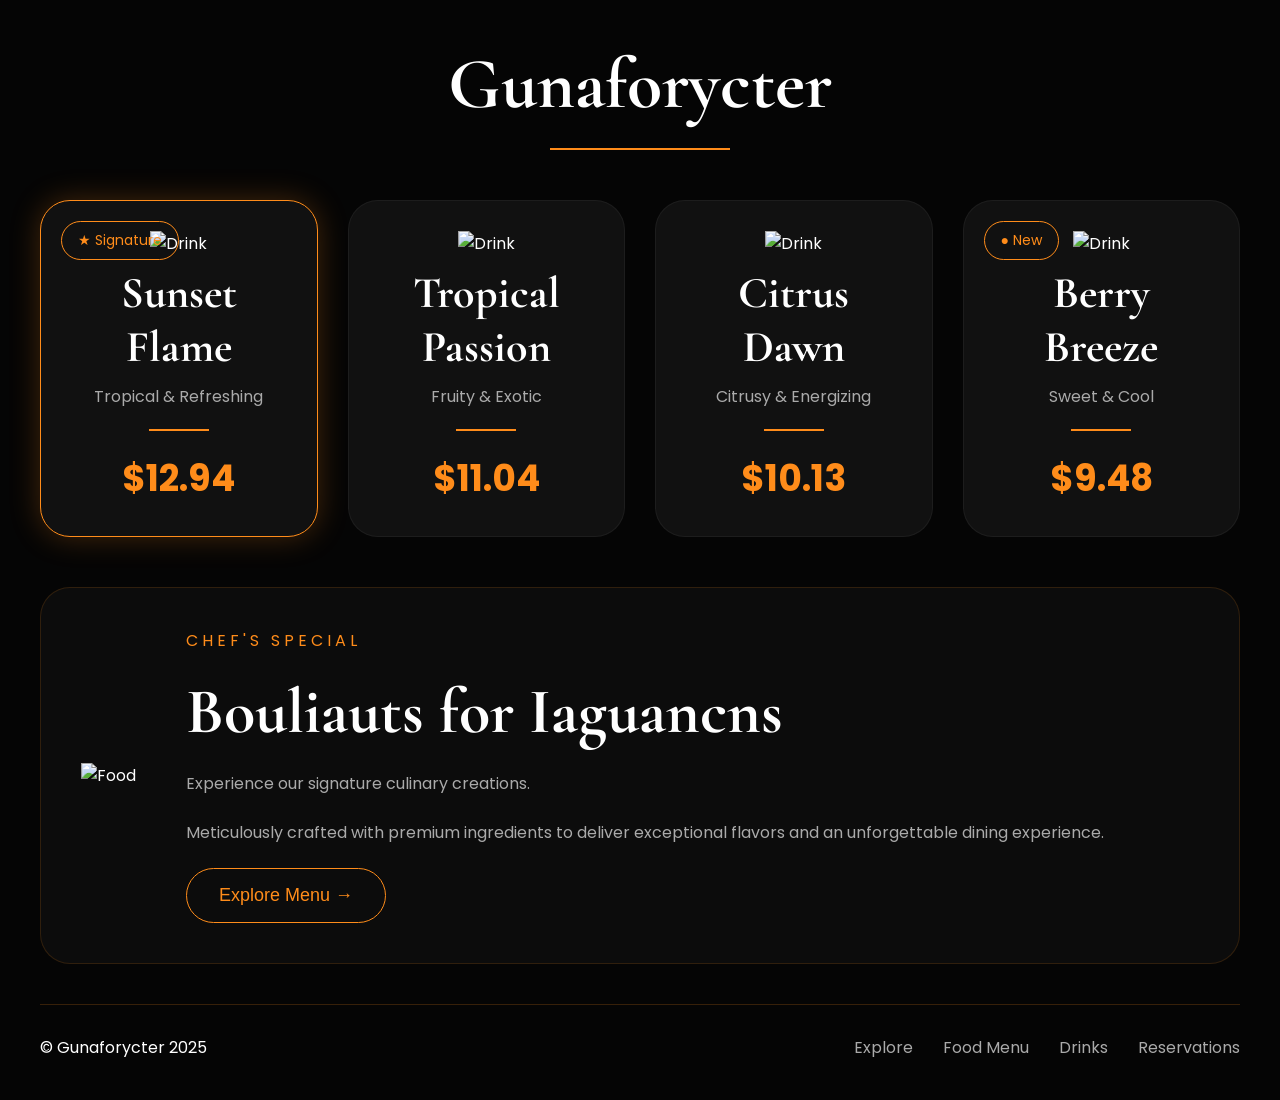
==== Assignment2/index.html @ c646856e "Initial commit with Assignment1 and Assignment2" ====
<!DOCTYPE html>
<html lang="en">
<head>
  <meta charset="UTF-8">
  <meta name="viewport" content="width=device-width, initial-scale=1.0">
  <title>Restaurant UI</title>

  <link rel="stylesheet" href="style.css">

  <!-- Google Font -->
  <link href="https://fonts.googleapis.com/css2?family=Cormorant+Garamond:wght@400;700&family=Poppins:wght@300;400;500;600&display=swap" rel="stylesheet">
</head>
<body>

  <div class="container">

    <!-- HEADER -->
    <header>
      <h1>Gunaforycter</h1>
      <div class="line"></div>
    </header>

    <!-- DRINK CARDS -->
    <section class="cards">

      <!-- CARD -->
      <div class="card active">

        <span class="badge">★ Signature</span>

        <img src="images/drink1.png" alt="Drink">

        <h2>Sunset Flame</h2>

        <p>Tropical & Refreshing</p>

        <div class="small-line"></div>

        <h3>$12.94</h3>

      </div>

      <!-- CARD -->
      <div class="card">

        <img src="images/drink2.png" alt="Drink">

        <h2>Tropical Passion</h2>

        <p>Fruity & Exotic</p>

        <div class="small-line"></div>

        <h3>$11.04</h3>

      </div>

      <!-- CARD -->
      <div class="card">

        <img src="images/drink3.png" alt="Drink">

        <h2>Citrus Dawn</h2>

        <p>Citrusy & Energizing</p>

        <div class="small-line"></div>

        <h3>$10.13</h3>

      </div>

      <!-- CARD -->
      <div class="card">

        <span class="badge">● New</span>

        <img src="images/drink4.png" alt="Drink">

        <h2>Berry Breeze</h2>

        <p>Sweet & Cool</p>

        <div class="small-line"></div>

        <h3>$9.48</h3>

      </div>

    </section>

    <!-- SPECIAL SECTION -->
    <section class="special">

      <div class="special-image">
        <img src="images/food.png" alt="Food">
      </div>

      <div class="special-content">

        <span>CHEF'S SPECIAL</span>

        <h2>Bouliauts for Iaguancns</h2>

        <p>
          Experience our signature culinary creations.
        </p>

        <p>
          Meticulously crafted with premium ingredients to deliver exceptional flavors and an unforgettable dining experience.
        </p>

        <button>Explore Menu →</button>

      </div>

    </section>

    <!-- FOOTER -->
    <footer>

      <p>© Gunaforycter 2025</p>

      <nav>
        <a href="#">Explore</a>
        <a href="#">Food Menu</a>
        <a href="#">Drinks</a>
        <a href="#">Reservations</a>
      </nav>

    </footer>

  </div>

</body>
</html>
---- Assignment2/style.css ----
*{
  margin:0;
  padding:0;
  box-sizing:border-box;
}

body{
  background:#050505;
  color:white;
  font-family:'Poppins', sans-serif;
  padding:40px;
}

.container{
  max-width:1400px;
  margin:auto;
}

/* HEADER */

header{
  text-align:center;
  margin-bottom:50px;
}

header h1{
  font-size:72px;
  font-family:'Cormorant Garamond', serif;
  font-weight:700;
}

.line{
  width:180px;
  height:2px;
  background:#ff8c1a;
  margin:20px auto;
}

/* CARDS */

.cards{
  display:grid;
  grid-template-columns:repeat(4,1fr);
  gap:30px;
  margin-bottom:50px;
}

.card{
  background:#111;
  border-radius:30px;
  padding:30px;
  text-align:center;
  position:relative;
  transition:0.4s;
  border:1px solid rgba(255,255,255,0.05);
}

.card:hover{
  transform:translateY(-10px);
  box-shadow:0 0 30px rgba(255,140,26,0.2);
}

.card.active{
  border:1px solid #ff8c1a;
  box-shadow:0 0 30px rgba(255,140,26,0.25);
}

.badge{
  position:absolute;
  top:20px;
  left:20px;
  border:1px solid #ff8c1a;
  color:#ff8c1a;
  padding:8px 16px;
  border-radius:30px;
  font-size:14px;
}

.card img{
  width:200px;
  height:300px;
  object-fit:contain;
}

.card h2{
  font-size:44px;
  font-family:'Cormorant Garamond', serif;
  margin:10px 0;
}

.card p{
  color:#aaa;
  margin-bottom:20px;
}

.small-line{
  width:60px;
  height:2px;
  background:#ff8c1a;
  margin:20px auto;
}

.card h3{
  color:#ff8c1a;
  font-size:36px;
}

/* SPECIAL SECTION */

.special{
  background:#0c0c0c;
  border-radius:30px;
  padding:40px;
  display:flex;
  align-items:center;
  gap:50px;
  border:1px solid rgba(255,140,26,0.15);
}

.special-image img{
  width:350px;
}

.special-content span{
  color:#ff8c1a;
  letter-spacing:4px;
}

.special-content h2{
  font-size:64px;
  font-family:'Cormorant Garamond', serif;
  margin:20px 0;
}

.special-content p{
  color:#aaa;
  line-height:1.8;
  margin-bottom:20px;
}

button{
  padding:16px 32px;
  border:none;
  background:transparent;
  border:1px solid #ff8c1a;
  color:#ff8c1a;
  border-radius:40px;
  cursor:pointer;
  font-size:18px;
  transition:0.3s;
}

button:hover{
  background:#ff8c1a;
  color:black;
}

/* FOOTER */

footer{
  display:flex;
  justify-content:space-between;
  margin-top:40px;
  padding-top:30px;
  border-top:1px solid rgba(255,140,26,0.2);
}

footer nav{
  display:flex;
  gap:30px;
}

footer a{
  color:#aaa;
  text-decoration:none;
}

footer a:hover{
  color:#ff8c1a;
}

/* RESPONSIVE */

@media(max-width:1200px){

  .cards{
    grid-template-columns:repeat(2,1fr);
  }

  .special{
    flex-direction:column;
    text-align:center;
  }
}

@media(max-width:700px){

  .cards{
    grid-template-columns:1fr;
  }

  header h1{
    font-size:50px;
  }

  .special-content h2{
    font-size:40px;
  }

  footer{
    flex-direction:column;
    gap:20px;
    text-align:center;
  }

  footer nav{
    justify-content:center;
    flex-wrap:wrap;
  }
}
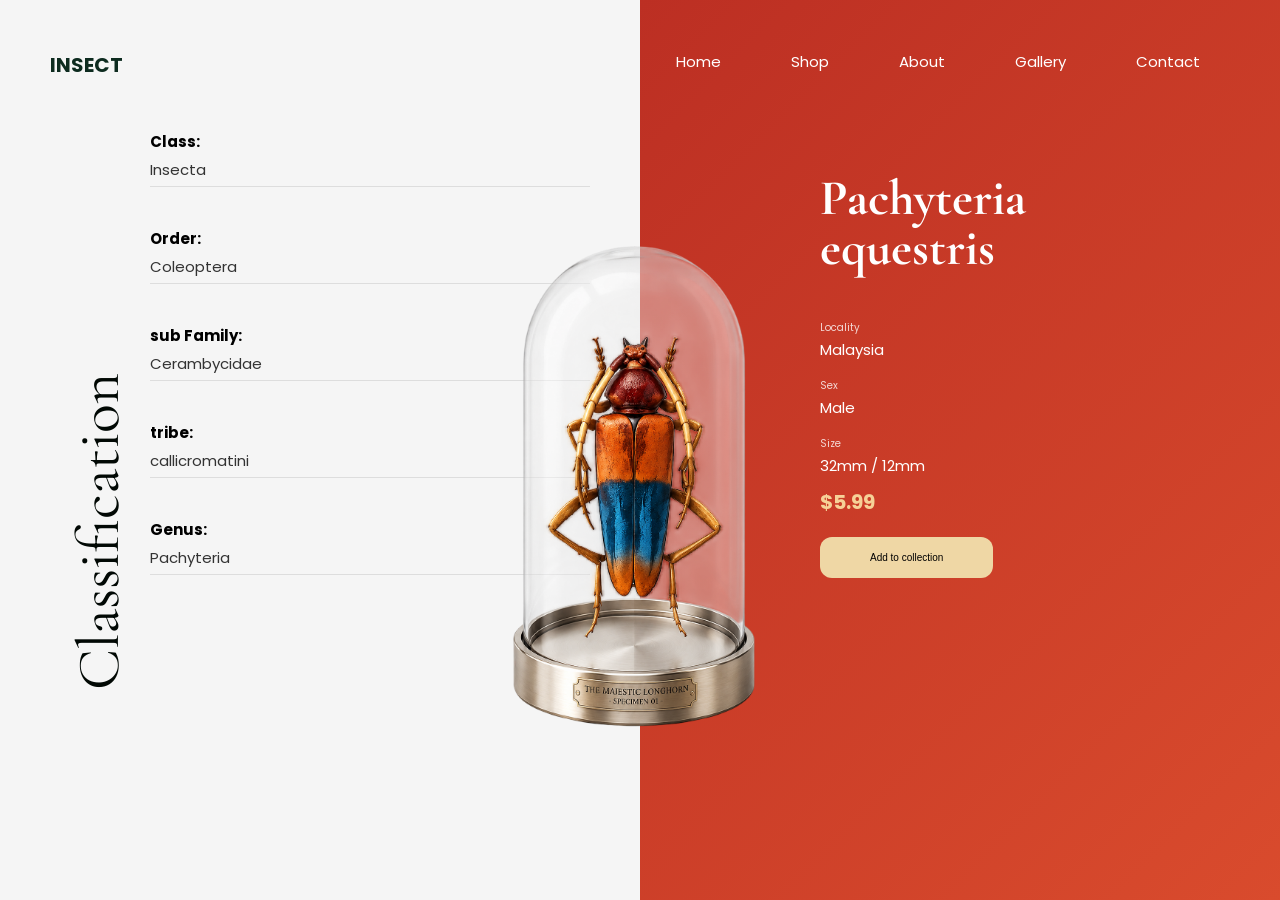
==== commit 195acca3: "Assigment 2 is complete" ====
--- a/Assignment2/index.html
+++ b/Assignment2/index.html
@@ -1,136 +1,119 @@
 <!DOCTYPE html>
 <html lang="en">
+
 <head>
   <meta charset="UTF-8">
   <meta name="viewport" content="width=device-width, initial-scale=1.0">
-  <title>Restaurant UI</title>
+
+  <title>Insect UI</title>
 
   <link rel="stylesheet" href="style.css">
 
-  <!-- Google Font -->
-  <link href="https://fonts.googleapis.com/css2?family=Cormorant+Garamond:wght@400;700&family=Poppins:wght@300;400;500;600&display=swap" rel="stylesheet">
+  <!-- GOOGLE FONT -->
+  <link
+    href="https://fonts.googleapis.com/css2?family=Poppins:wght@300;400;500;600&family=Cormorant+Garamond:wght@400;700&display=swap"
+    rel="stylesheet">
 </head>
+
 <body>
 
-  <div class="container">
+  <section class="container">
 
-    <!-- HEADER -->
-    <header>
-      <h1>Gunaforycter</h1>
-      <div class="line"></div>
-    </header>
+    <!-- LEFT -->
+    <div class="left">
 
-    <!-- DRINK CARDS -->
-    <section class="cards">
+      <div class="logo">INSECT</div>
 
-      <!-- CARD -->
-      <div class="card active">
+      <div class="classification">
+        Classification
+      </div>
 
-        <span class="badge">★ Signature</span>
+      <div class="details">
 
-        <img src="images/drink1.png" alt="Drink">
+        <div class="item">
+          <h3>Class:</h3>
+          <p>Insecta</p>
+        </div>
 
-        <h2>Sunset Flame</h2>
+        <div class="item">
+          <h3>Order:</h3>
+          <p>Coleoptera</p>
+        </div>
 
-        <p>Tropical & Refreshing</p>
+        <div class="item">
+          <h3> sub Family:</h3>
+          <p>Cerambycidae</p>
+        </div>
 
-        <div class="small-line"></div>
+        <div class="item">
+          <h3>tribe:</h3>
+          <p>callicromatini</p>
+        </div>
 
-        <h3>$12.94</h3>
+        <div class="item">
+          <h3>Genus:</h3>
+          <p>Pachyteria</p>
+        </div>
+
+        
+
 
       </div>
 
-      <!-- CARD -->
-      <div class="card">
+    </div>
 
-        <img src="images/drink2.png" alt="Drink">
+    </div>
 
-        <h2>Tropical Passion</h2>
+    <!-- CENTER IMAGE -->
+    
+        <img class="glass" src="images/cockroch image.png" alt="Insect">
 
-        <p>Fruity & Exotic</p>
+      
 
-        <div class="small-line"></div>
+    <!-- RIGHT -->
+    <div class="right">
 
-        <h3>$11.04</h3>
+      <nav>
+        <a href="#">Home</a>
+        <a href="#">Shop</a>
+        <a href="#">About</a>
+        <a href="#">Gallery</a>
+        <a href="#">Contact</a>
+      </nav>
+
+      <div class="content">
+
+        <h1>Pachyteria equestris</h1>
+
+        <div class="info">
+
+          <div>
+            <span>Locality</span>
+            <p>Malaysia</p>
+          </div>
+
+          <div>
+            <span>Sex</span>
+            <p>Male</p>
+          </div>
+
+          <div>
+            <span>Size</span>
+            <p>32mm / 12mm</p>
+          </div>
+
+        </div>
+
+        <h2>$5.99</h2>
+
+        <button>Add to collection</button>
 
       </div>
 
-      <!-- CARD -->
-      <div class="card">
+    </div>
 
-        <img src="images/drink3.png" alt="Drink">
-
-        <h2>Citrus Dawn</h2>
-
-        <p>Citrusy & Energizing</p>
-
-        <div class="small-line"></div>
-
-        <h3>$10.13</h3>
-
-      </div>
-
-      <!-- CARD -->
-      <div class="card">
-
-        <span class="badge">● New</span>
-
-        <img src="images/drink4.png" alt="Drink">
-
-        <h2>Berry Breeze</h2>
-
-        <p>Sweet & Cool</p>
-
-        <div class="small-line"></div>
-
-        <h3>$9.48</h3>
-
-      </div>
-
-    </section>
-
-    <!-- SPECIAL SECTION -->
-    <section class="special">
-
-      <div class="special-image">
-        <img src="images/food.png" alt="Food">
-      </div>
-
-      <div class="special-content">
-
-        <span>CHEF'S SPECIAL</span>
-
-        <h2>Bouliauts for Iaguancns</h2>
-
-        <p>
-          Experience our signature culinary creations.
-        </p>
-
-        <p>
-          Meticulously crafted with premium ingredients to deliver exceptional flavors and an unforgettable dining experience.
-        </p>
-
-        <button>Explore Menu →</button>
-
-      </div>
-
-    </section>
-
-    <!-- FOOTER -->
-    <footer>
-
-      <p>© Gunaforycter 2025</p>
-
-      <nav>
-        <a href="#">Explore</a>
-        <a href="#">Food Menu</a>
-        <a href="#">Drinks</a>
-        <a href="#">Reservations</a>
-      </nav>
-
-    </footer>
-
-  </div>
+  </section>
 
 </body>
+
 </html>
--- a/Assignment2/style.css
+++ b/Assignment2/style.css
@@ -5,216 +5,149 @@
 }
 
 body{
-  background:#050505;
-  color:white;
   font-family:'Poppins', sans-serif;
-  padding:40px;
+  overflow:hidden;
 }
 
 .container{
-  max-width:1400px;
-  margin:auto;
+  display:flex;
+  height:100vh;
+  position:relative;
 }
 
-/* HEADER */
+/* LEFT/side/*/
 
-header{
-  text-align:center;
-  margin-bottom:50px;
+.left{
+  width:50%;
+  background:#f5f5f5;
+  position:relative;
+  padding:50px;
 }
 
-header h1{
-  font-size:72px;
-  font-family:'Cormorant Garamond', serif;
+.logo{
+  font-size:20px;
   font-weight:700;
+  color:#0d2b1f;
 }
 
-.line{
-  width:180px;
-  height:2px;
-  background:#ff8c1a;
-  margin:20px auto;
+.classification{
+  position:absolute;
+  left:-60px;
+  top:55%;
+  transform:rotate(-90deg);
+  font-size:60px;
+  font-family:'Cormorant Garamond', serif;
+  color:#010804;
 }
 
-/* CARDS */
-
-.cards{
-  display:grid;
-  grid-template-columns:repeat(4,1fr);
-  gap:30px;
-  margin-bottom:50px;
+.details{
+  margin-top:50px;
+  margin-left:100px;
 }
 
-.card{
-  background:#111;
-  border-radius:30px;
-  padding:30px;
-  text-align:center;
-  position:relative;
-  transition:0.4s;
-  border:1px solid rgba(255,255,255,0.05);
+.item{
+  margin-bottom:40px;
+  border-bottom:1px solid #ddd;
+  padding-bottom:5px;
 }
 
-.card:hover{
-  transform:translateY(-10px);
-  box-shadow:0 0 30px rgba(255,140,26,0.2);
+.item h3{
+  font-size:15px;
+  margin-bottom:5px;
 }
 
-.card.active{
-  border:1px solid #ff8c1a;
-  box-shadow:0 0 30px rgba(255,140,26,0.25);
+.item p{
+  font-size:15px;
+  color:#333;
 }
 
-.badge{
+/* CENTER */
+
+.center{
   position:absolute;
-  top:20px;
-  left:20px;
-  border:1px solid #ff8c1a;
-  color:#ff8c1a;
-  padding:8px 16px;
-  border-radius:30px;
-  font-size:14px;
+  left:40%;
+  top:45%;
+  transform:translate(-40%,-50%);
+  z-index:20;
 }
 
-.card img{
+
+.glass img{
   width:200px;
-  height:300px;
-  object-fit:contain;
 }
 
-.card h2{
-  font-size:44px;
-  font-family:'Cormorant Garamond', serif;
-  margin:10px 0;
+/* RIGHT SIDE */
+
+.right{
+  width:50%;
+  background:linear-gradient(135deg,#bc2f23,#d94b2d);
+  color:white;
+  padding:50px 80px;
+}
+.glass{
+  width:370px;
+  position:absolute;
+  left:35%;
+  top:55%;
+  transform:translateY(-50%);
+  z-index:10;}
+
+nav{
+  display:flex;
+  justify-content:flex-end;
+  gap:70px;
 }
 
-.card p{
-  color:#aaa;
-  margin-bottom:20px;
+nav a{
+  color:white;
+  text-decoration:none;
+  font-size:15px;
 }
 
-.small-line{
-  width:60px;
-  height:2px;
-  background:#ff8c1a;
-  margin:20px auto;
+.content{
+  margin-top:100px;
+  margin-left:100px;
 }
 
-.card h3{
-  color:#ff8c1a;
-  font-size:36px;
+.content h1{
+  font-size:50px;
+  font-family:'Cormorant Garamond', serif;
+  line-height:1;
+  margin-bottom:40px;
 }
 
-/* SPECIAL SECTION */
-
-.special{
-  background:#0c0c0c;
-  border-radius:30px;
-  padding:40px;
+.info{
   display:flex;
-  align-items:center;
-  gap:50px;
-  border:1px solid rgba(255,140,26,0.15);
+  flex-direction:column;
+  gap:10px;
+  margin-bottom:10px;
 }
 
-.special-image img{
-  width:350px;
+.info span{
+  font-size:10px;
+  opacity:0.8;
 }
 
-.special-content span{
-  color:#ff8c1a;
-  letter-spacing:4px;
+.info p{
+  font-size:15px;
 }
 
-.special-content h2{
-  font-size:64px;
-  font-family:'Cormorant Garamond', serif;
-  margin:20px 0;
-}
-
-.special-content p{
-  color:#aaa;
-  line-height:1.8;
+.content h2{
+  font-size:20px;
+  color:#f6d197;
   margin-bottom:20px;
 }
 
 button{
-  padding:16px 32px;
+  padding:15px 50px;
   border:none;
-  background:transparent;
-  border:1px solid #ff8c1a;
-  color:#ff8c1a;
-  border-radius:40px;
+  border-radius:12px;
+  background:#efd7a5;
+  font-size:10px;
   cursor:pointer;
-  font-size:18px;
   transition:0.3s;
 }
 
 button:hover{
-  background:#ff8c1a;
-  color:black;
-}
-
-/* FOOTER */
-
-footer{
-  display:flex;
-  justify-content:space-between;
-  margin-top:40px;
-  padding-top:30px;
-  border-top:1px solid rgba(255,140,26,0.2);
-}
-
-footer nav{
-  display:flex;
-  gap:30px;
-}
-
-footer a{
-  color:#aaa;
-  text-decoration:none;
-}
-
-footer a:hover{
-  color:#ff8c1a;
-}
-
-/* RESPONSIVE */
-
-@media(max-width:1200px){
-
-  .cards{
-    grid-template-columns:repeat(2,1fr);
-  }
-
-  .special{
-    flex-direction:column;
-    text-align:center;
-  }
-}
-
-@media(max-width:700px){
-
-  .cards{
-    grid-template-columns:1fr;
-  }
-
-  header h1{
-    font-size:50px;
-  }
-
-  .special-content h2{
-    font-size:40px;
-  }
-
-  footer{
-    flex-direction:column;
-    gap:20px;
-    text-align:center;
-  }
-
-  footer nav{
-    justify-content:center;
-    flex-wrap:wrap;
-  }
+  transform:translateY(-5px);
 }
